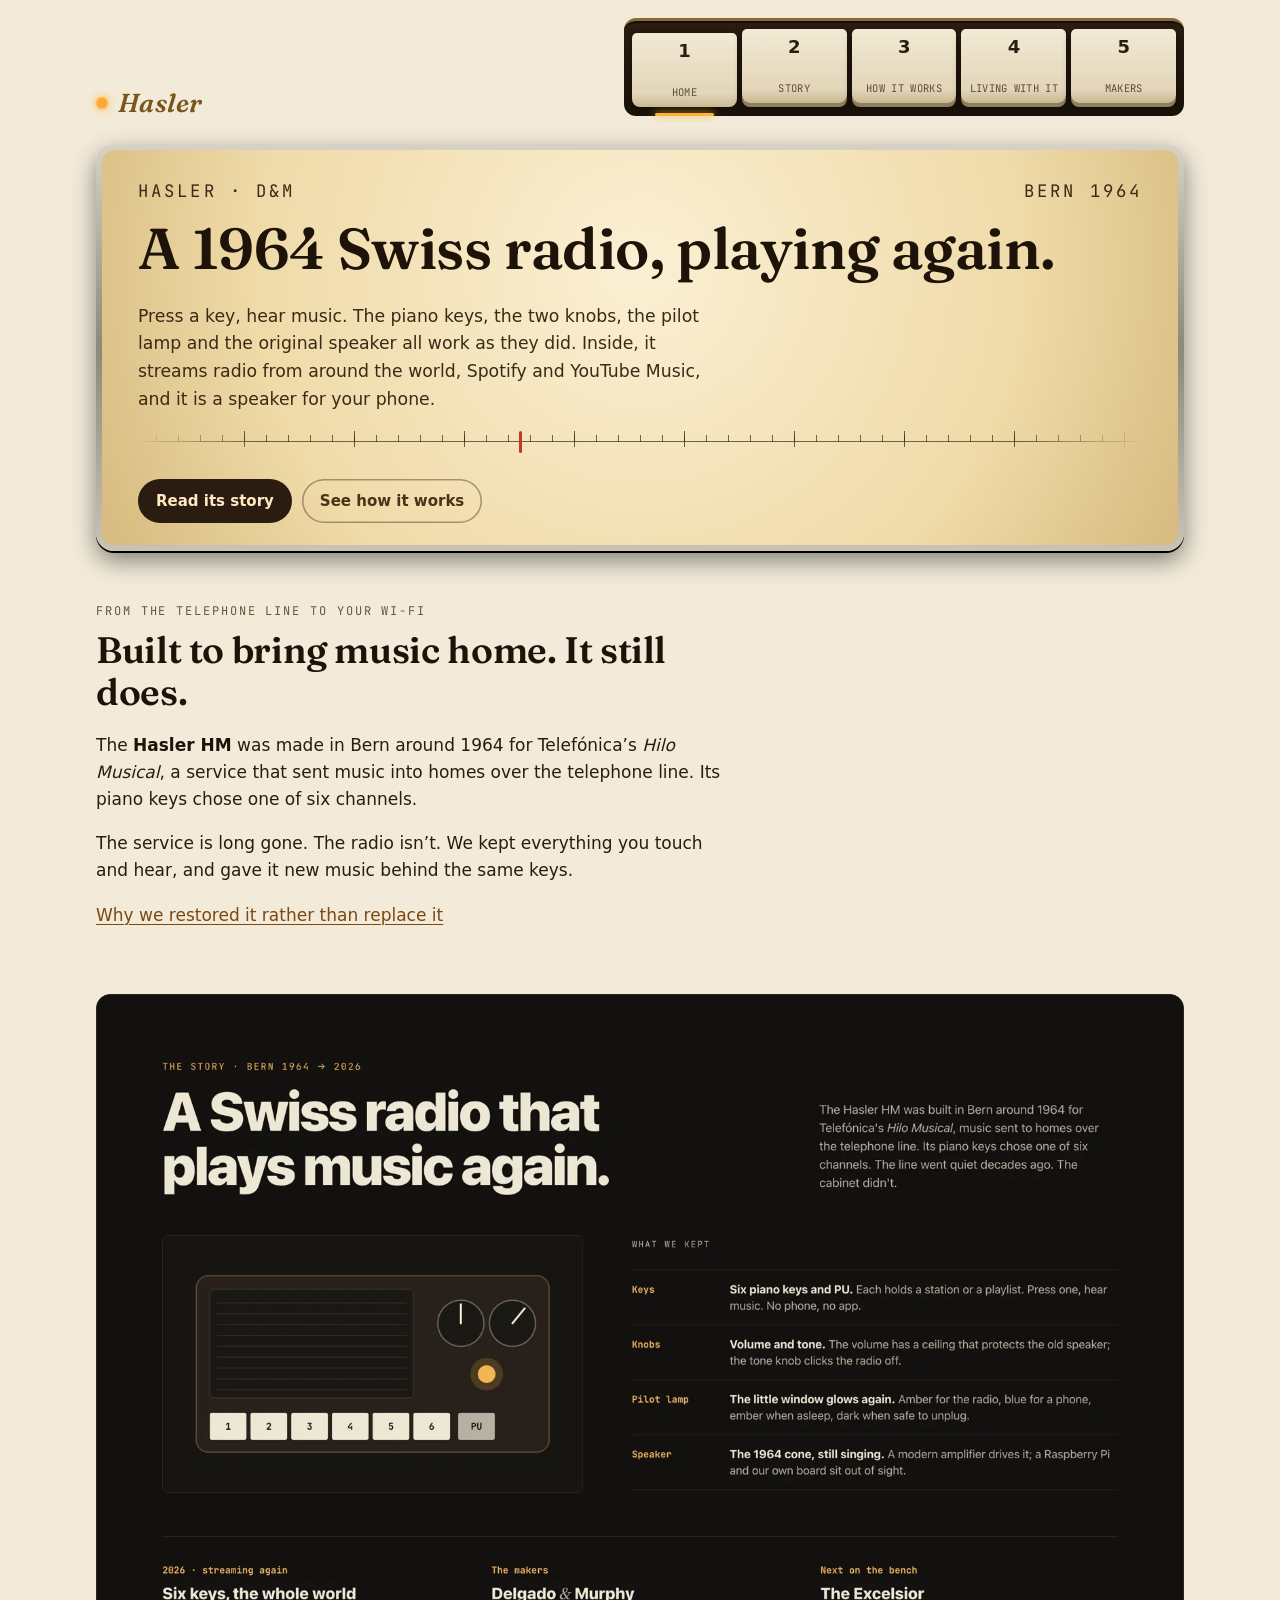
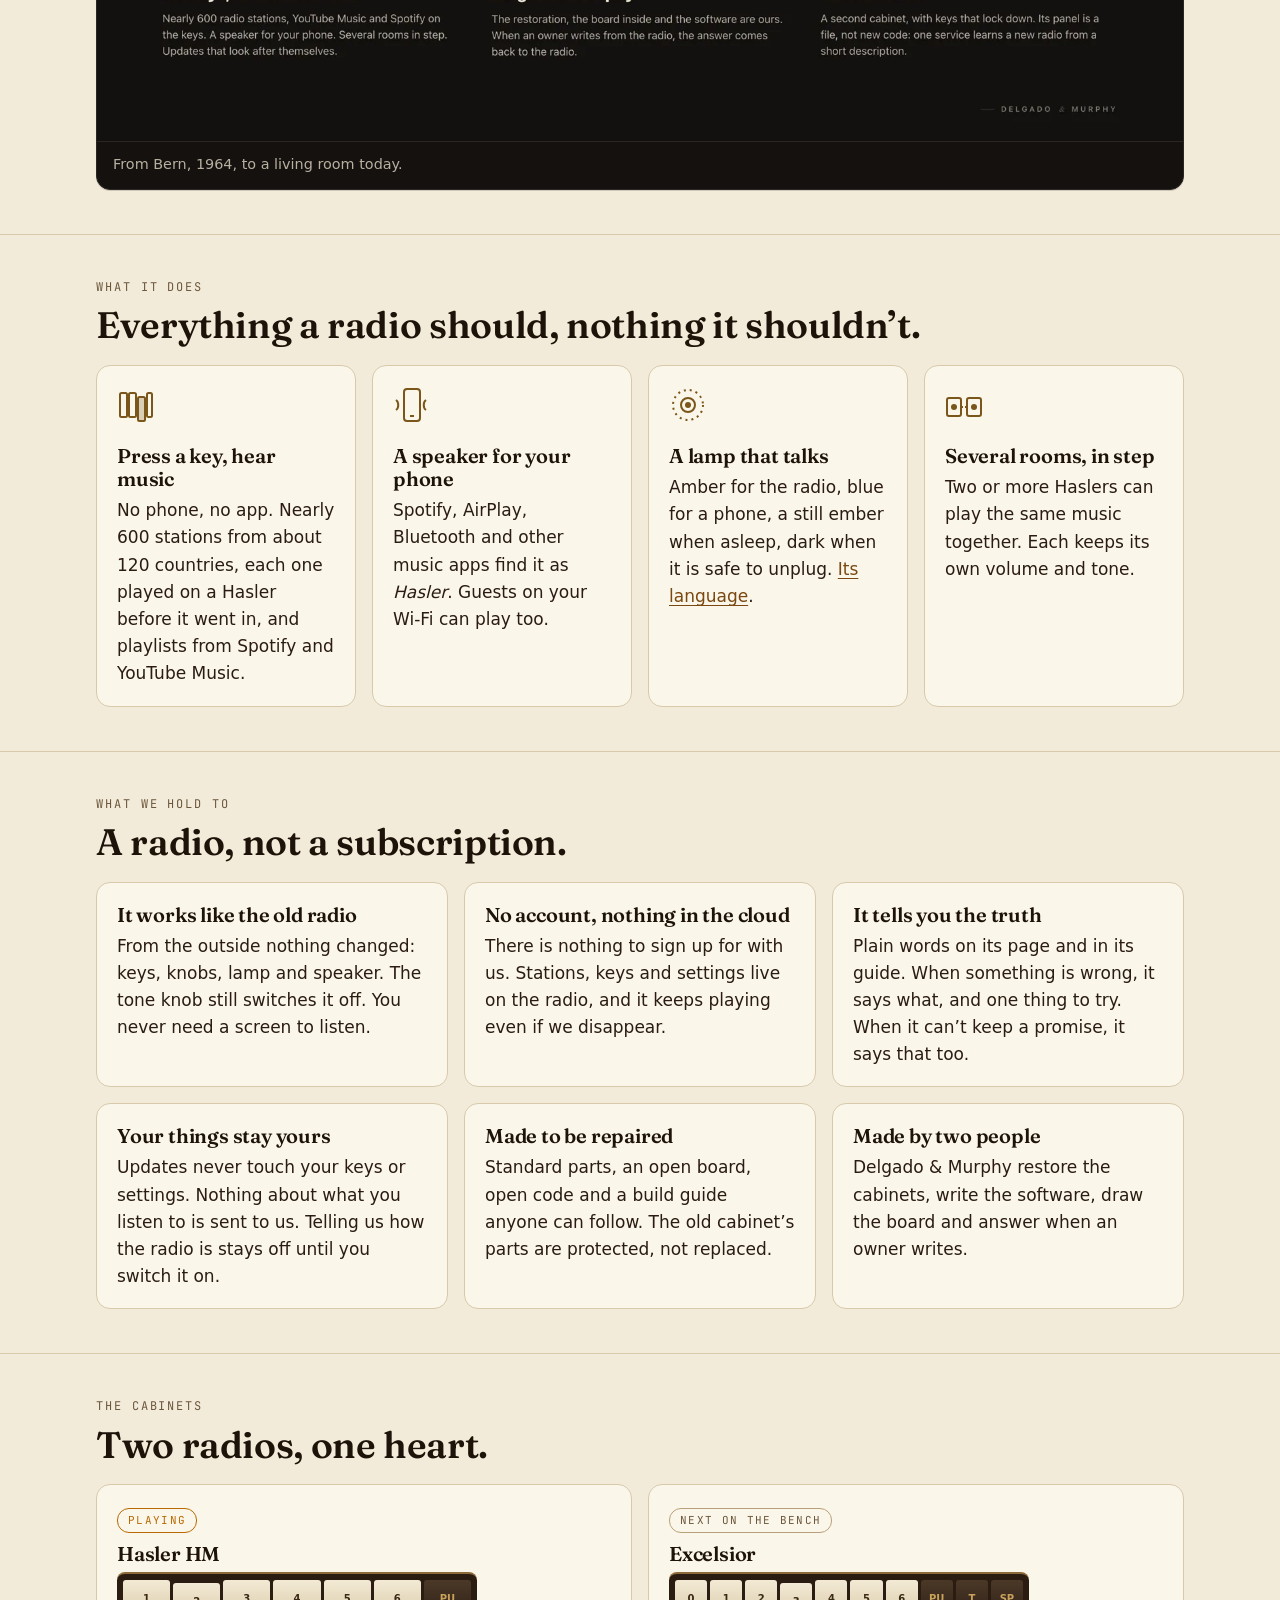
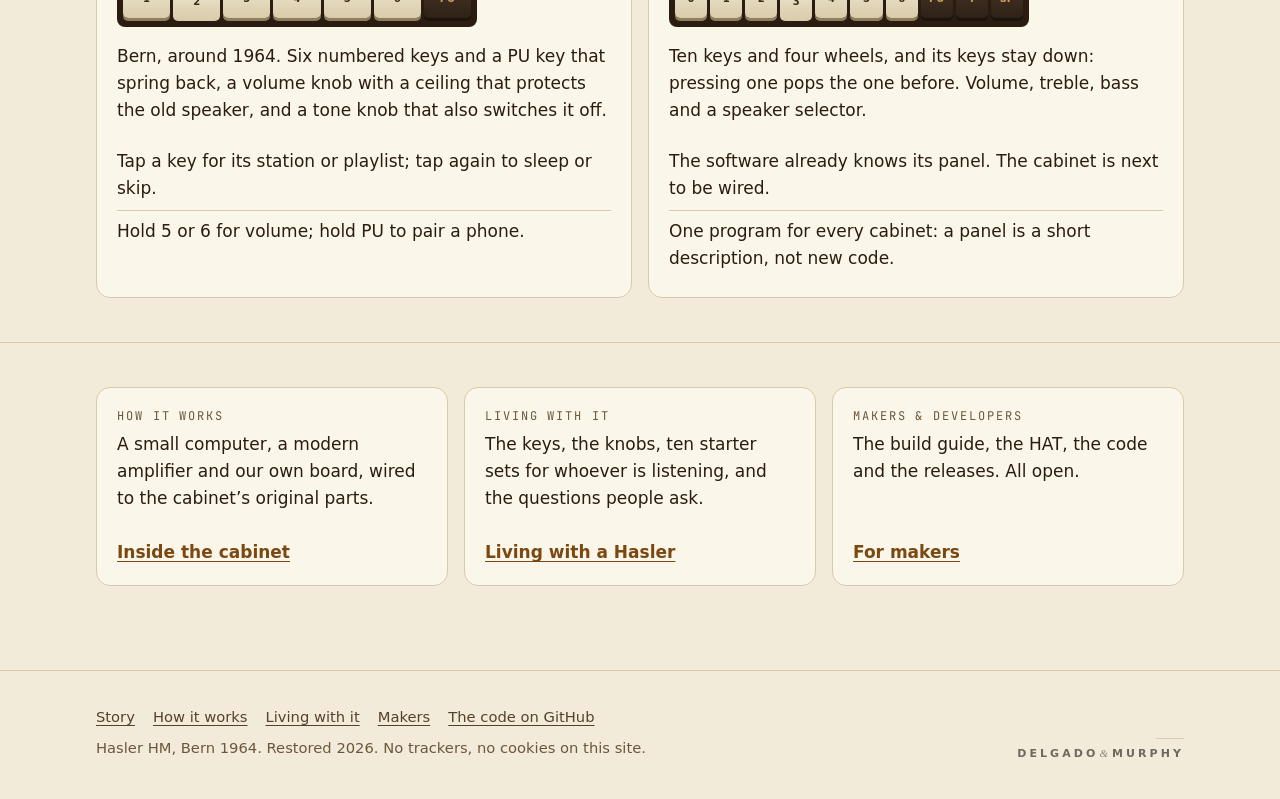
==== index.html @ 81860648 "Delgado & Murphy: the Hasler radio's site Co-Authored-By: Claude Opus 5.5 <noreply@anthropic.com> Cl" ====
<!doctype html>
<html lang="en">
<head>
<meta charset="utf-8">
<meta name="viewport" content="width=device-width, initial-scale=1">
<title>Hasler · a 1964 Swiss radio, playing again</title>
<meta name="description" content="A Swiss radio cabinet from 1964, restored to stream internet radio, Spotify and YouTube Music. The keys, knobs, pilot lamp and speaker still work. No account, no cloud needed to play.">
<meta name="theme-color" content="#17100B">
<link rel="canonical" href="https://delgado-murphy.github.io/">
<meta property="og:type" content="website">
<meta property="og:site_name" content="Hasler, by Delgado &amp; Murphy">
<meta property="og:title" content="Hasler · a 1964 Swiss radio, playing again">
<meta property="og:description" content="A Swiss radio cabinet from 1964, restored to stream internet radio, Spotify and YouTube Music. The keys, knobs, pilot lamp and speaker still work. No account, no cloud needed to play.">
<meta property="og:url" content="https://delgado-murphy.github.io/">
<meta property="og:image" content="https://delgado-murphy.github.io/img/og.png">
<meta property="og:image:width" content="1200">
<meta property="og:image:height" content="630">
<meta property="og:image:alt" content="A cream radio dial with a red needle and the words: Hasler, a 1964 Swiss radio, playing again.">
<meta name="twitter:card" content="summary_large_image">
<link rel="icon" href="img/favicon-32.png" sizes="32x32" type="image/png">
<link rel="apple-touch-icon" href="img/apple-touch-icon.png">
<link rel="preload" href="fonts/Fraunces-600.woff2" as="font" type="font/woff2" crossorigin>
<link rel="stylesheet" href="css/site.css">
</head>
<body>
<a class="skip" href="#main">Skip to the content</a>
<header class="masthead">
  <div class="wrap">
    <a class="wordmark" href="./"><span class="pilot" aria-hidden="true"></span>Hasler</a>
    <nav aria-label="Pages">
      <ul class="keys">
        <li><a href="./" aria-current="page"><span class="n">1</span><span class="t">Home</span></a></li>
        <li><a href="story.html"><span class="n">2</span><span class="t">Story</span></a></li>
        <li><a href="how-it-works.html"><span class="n">3</span><span class="t">How it works</span></a></li>
        <li><a href="living-with-it.html"><span class="n">4</span><span class="t">Living with it</span></a></li>
        <li><a href="makers.html"><span class="n">5</span><span class="t">Makers</span></a></li>
      </ul>
    </nav>
  </div>
</header>

<main id="main">
  <section class="hero" aria-labelledby="hero-title">
    <div class="wrap">
      <div class="bezel">
        <div class="glass">
          <p class="glass-head" aria-hidden="true"><span>Hasler · D&amp;M</span><span>Bern 1964</span></p>
          <h1 id="hero-title">A 1964 Swiss radio, playing again.</h1>
          <p>Press a key, hear music. The piano keys, the two knobs, the pilot lamp and the original speaker all work as they did. Inside, it streams radio from around the world, Spotify and YouTube Music, and it is a speaker for your phone.</p>
          <div class="scale" aria-hidden="true"></div>
          <div class="hero-actions">
            <a class="btn primary" href="story.html">Read its story</a>
            <a class="btn quiet" href="how-it-works.html">See how it works</a>
          </div>
        </div>
      </div>
    </div>
  </section>

  <section class="section" aria-labelledby="pic-title">
    <div class="wrap split">
      <div class="prose">
        <p class="label">From the telephone line to your Wi-Fi</p>
        <h2 id="pic-title">Built to bring music home. It still does.</h2>
        <p>The <strong>Hasler HM</strong> was made in Bern around 1964 for Telefónica’s <em>Hilo Musical</em>, a service that sent music into homes over the telephone line. Its piano keys chose one of six channels.</p>
        <p>The service is long gone. The radio isn’t. We kept everything you touch and hear, and gave it new music behind the same keys.</p>
        <p><a href="story.html">Why we restored it rather than replace it</a></p>
      </div>
      <figure class="figure dark export">
        <a href="img/story-1600.webp"><picture><source type="image/webp" srcset="img/story-800.webp 800w, img/story-1600.webp 1600w" sizes="(min-width: 1180px) 1110px, calc(100vw - 32px)"><img src="img/story-1600.png" width="1600" height="1100" alt="Drawing of the Hasler HM cabinet: a speaker grille, two knobs, an amber pilot lamp and seven piano keys (1 to 6 and PU). Beside it, what was kept: the keys, the knobs, the pilot lamp and the 1964 speaker. Below: streaming in 2026, Delgado &amp; Murphy as the makers, and the Excelsior as the next cabinet." loading="eager"></picture></a>
        <figcaption>From Bern, 1964, to a living room today.</figcaption>
      </figure>
    </div>
  </section>

  <section class="section" aria-labelledby="does-title">
    <div class="wrap">
      <p class="label">What it does</p>
      <h2 id="does-title">Everything a radio should, nothing it shouldn’t.</h2>
      <div class="grid four">
        <div class="card point">
          <svg class="glyph" viewBox="0 0 38 38" aria-hidden="true"><g fill="none" stroke="currentColor" stroke-width="2"><rect x="3" y="7" width="7" height="24" rx="1.5"/><rect x="12" y="7" width="7" height="24" rx="1.5"/><rect x="21" y="11" width="7" height="24" rx="1.5" fill="currentColor" fill-opacity=".25"/><rect x="30" y="7" width="5" height="24" rx="1.5"/></g></svg>
          <h3>Press a key, hear music</h3>
          <p>No phone, no app. Nearly 600 stations from about 120 countries, each one played on a Hasler before it went in, and playlists from Spotify and YouTube Music.</p>
        </div>
        <div class="card point">
          <svg class="glyph" viewBox="0 0 38 38" aria-hidden="true"><g fill="none" stroke="currentColor" stroke-width="2"><rect x="11" y="3" width="16" height="32" rx="3"/><path d="M17 30h4"/><path d="M3 14c3 2 3 8 0 10M33 14c-3 2-3 8 0 10"/></g></svg>
          <h3>A speaker for your phone</h3>
          <p>Spotify, AirPlay, Bluetooth and other music apps find it as <em>Hasler</em>. Guests on your Wi-Fi can play too.</p>
        </div>
        <div class="card point">
          <svg class="glyph" viewBox="0 0 38 38" aria-hidden="true"><g fill="none" stroke="currentColor" stroke-width="2"><circle cx="19" cy="19" r="7"/><circle cx="19" cy="19" r="15" stroke-dasharray="2 4"/></g><circle cx="19" cy="19" r="3" fill="currentColor"/></svg>
          <h3>A lamp that talks</h3>
          <p>Amber for the radio, blue for a phone, a still ember when asleep, dark when it is safe to unplug. <a href="how-it-works.html#lamp">Its language</a>.</p>
        </div>
        <div class="card point">
          <svg class="glyph" viewBox="0 0 38 38" aria-hidden="true"><g fill="none" stroke="currentColor" stroke-width="2"><rect x="2" y="12" width="14" height="18" rx="2"/><rect x="22" y="12" width="14" height="18" rx="2"/><path d="M16 21h6" stroke-dasharray="2 2"/></g><circle cx="9" cy="21" r="3" fill="currentColor"/><circle cx="29" cy="21" r="3" fill="currentColor"/></svg>
          <h3>Several rooms, in step</h3>
          <p>Two or more Haslers can play the same music together. Each keeps its own volume and tone.</p>
        </div>
      </div>
    </div>
  </section>

  <section class="section" aria-labelledby="values-title">
    <div class="wrap">
      <p class="label">What we hold to</p>
      <h2 id="values-title">A radio, not a subscription.</h2>
      <div class="grid three">
        <div class="card"><h3>It works like the old radio</h3><p>From the outside nothing changed: keys, knobs, lamp and speaker. The tone knob still switches it off. You never need a screen to listen.</p></div>
        <div class="card"><h3>No account, nothing in the cloud</h3><p>There is nothing to sign up for with us. Stations, keys and settings live on the radio, and it keeps playing even if we disappear.</p></div>
        <div class="card"><h3>It tells you the truth</h3><p>Plain words on its page and in its guide. When something is wrong, it says what, and one thing to try. When it can’t keep a promise, it says that too.</p></div>
        <div class="card"><h3>Your things stay yours</h3><p>Updates never touch your keys or settings. Nothing about what you listen to is sent to us. Telling us how the radio is stays off until you switch it on.</p></div>
        <div class="card"><h3>Made to be repaired</h3><p>Standard parts, an open board, open code and a build guide anyone can follow. The old cabinet’s parts are protected, not replaced.</p></div>
        <div class="card"><h3>Made by two people</h3><p>Delgado &amp; Murphy restore the cabinets, write the software, draw the board and answer when an owner writes.</p></div>
      </div>
    </div>
  </section>

  <section class="section" aria-labelledby="cab-title">
    <div class="wrap">
      <p class="label">The cabinets</p>
      <h2 id="cab-title">Two radios, one heart.</h2>
      <div class="grid two">
        <article class="card cab">
          <span class="status on">Playing</span>
          <h3>Hasler HM</h3>
          <div class="mini-bank" aria-hidden="true"><span>1</span><span class="down">2</span><span>3</span><span>4</span><span>5</span><span>6</span><span class="dk">PU</span></div>
          <p>Bern, around 1964. Six numbered keys and a PU key that spring back, a volume knob with a ceiling that protects the old speaker, and a tone knob that also switches it off.</p>
          <ul class="facts">
            <li>Tap a key for its station or playlist; tap again to sleep or skip.</li>
            <li>Hold 5 or 6 for volume; hold PU to pair a phone.</li>
          </ul>
        </article>
        <article class="card cab">
          <span class="status">Next on the bench</span>
          <h3>Excelsior</h3>
          <div class="mini-bank" aria-hidden="true"><span>0</span><span>1</span><span>2</span><span class="down">3</span><span>4</span><span>5</span><span>6</span><span class="dk">PU</span><span class="dk">T</span><span class="dk">SP</span></div>
          <p>Ten keys and four wheels, and its keys stay down: pressing one pops the one before. Volume, treble, bass and a speaker selector.</p>
          <ul class="facts">
            <li>The software already knows its panel. The cabinet is next to be wired.</li>
            <li>One program for every cabinet: a panel is a short description, not new code.</li>
          </ul>
        </article>
      </div>
    </div>
  </section>

  <section class="section" aria-labelledby="next-title">
    <div class="wrap">
      <h2 id="next-title" class="sr">Where to go next</h2>
      <div class="grid three">
        <div class="card link-card"><p class="label">How it works</p><p>A small computer, a modern amplifier and our own board, wired to the cabinet’s original parts.</p><a class="more" href="how-it-works.html">Inside the cabinet</a></div>
        <div class="card link-card"><p class="label">Living with it</p><p>The keys, the knobs, ten starter sets for whoever is listening, and the questions people ask.</p><a class="more" href="living-with-it.html">Living with a Hasler</a></div>
        <div class="card link-card"><p class="label">Makers &amp; developers</p><p>The build guide, the HAT, the code and the releases. All open.</p><a class="more" href="makers.html">For makers</a></div>
      </div>
    </div>
  </section>
</main>

<footer class="footer">
  <div class="wrap">
    <div>
      <nav aria-label="Footer">
        <ul>
          <li><a href="story.html">Story</a></li>
          <li><a href="how-it-works.html">How it works</a></li>
          <li><a href="living-with-it.html">Living with it</a></li>
          <li><a href="makers.html">Makers</a></li>
          <li><a href="https://github.com/Delgado-Murphy/hasler">The code on GitHub</a></li>
        </ul>
      </nav>
      <p>Hasler HM, Bern 1964. Restored 2026. No trackers, no cookies on this site.</p>
    </div>
    <p class="mark" aria-label="Delgado and Murphy"><span>Delgado<i>&amp;</i>Murphy</span></p>
  </div>
</footer>
</body>
</html>
---- css/site.css ----
/* Hasler project site. One stylesheet, no build step.
   Colours and type follow the radio's key page (daemon/haslerd/web/static/index.html):
   walnut ground, cream glass, brass and amber. Light mode is cream paper. */

@font-face{font-family:"Fraunces";font-style:normal;font-weight:600;font-display:swap;src:url(../fonts/Fraunces-600.woff2) format("woff2")}
@font-face{font-family:"Fraunces";font-style:normal;font-weight:700;font-display:swap;src:url(../fonts/Fraunces-700.woff2) format("woff2")}
@font-face{font-family:"Fraunces";font-style:italic;font-weight:600;font-display:swap;src:url(../fonts/Fraunces-600-italic.woff2) format("woff2")}
@font-face{font-family:"JetBrains Mono";font-style:normal;font-weight:400;font-display:swap;src:url(../fonts/JetBrainsMono-400.woff2) format("woff2")}

:root{
  color-scheme:dark light;
  --ground:#17100B; --veneer:#24170F; --sheet:#1F140D; --well:#150E09;
  --line:#3A2A1C; --line2:#5A4128;
  --text:#EDE3CC; --text2:#C2AF8E; --muted:#A08A68; --title:#FFE9C2;
  --brass:#C9A15A; --link:#DDB873; --amber:#FFB238;
  --bank:#21160D; --bank-top:#8C6A3A;
  --figure:#F6EEDC;
  --mark:#878074; --mark-amp:#5A544B; --mark-line:#2A2622;
  --serif:"Fraunces",Georgia,"Times New Roman",serif;
  --mono:"JetBrains Mono",ui-monospace,SFMono-Regular,Menlo,Consolas,monospace;
  --sans:system-ui,-apple-system,"Segoe UI",Roboto,Helvetica,Arial,sans-serif;
  --measure:40rem;
  --wide:72rem;
}
@media (prefers-color-scheme:light){
  :root{
    --ground:#F3EBDA; --veneer:#EADFC8; --sheet:#FBF6EA; --well:#E6D9BD;
    --line:#D8C9AA; --line2:#B9A079;
    --text:#2A1C10; --text2:#55412B; --muted:#6B573B; --title:#1E1308;
    --brass:#7A561B; --link:#7A4810; --amber:#B86A00;
    --bank:#2A1C10; --bank-top:#8C6A3A;
    --figure:#FFFDF7;
    --mark:#6E685E; --mark-amp:#8A8478; --mark-line:#D8CDB8;
  }
}

*,*::before,*::after{box-sizing:border-box}
html{-webkit-text-size-adjust:100%;text-size-adjust:100%;background:var(--ground)}
body{margin:0;background:var(--ground);color:var(--text);font:17px/1.6 var(--sans);
  -webkit-font-smoothing:antialiased;-moz-osx-font-smoothing:grayscale;overflow-x:hidden}
img{max-width:100%;height:auto;display:block}
a{color:var(--link);text-decoration:underline;text-decoration-thickness:1px;text-underline-offset:3px}
a:hover{text-decoration-thickness:2px}
:focus{outline:none}
:focus-visible{outline:2px solid var(--amber);outline-offset:3px;border-radius:3px}
::selection{background:rgba(255,178,56,.35)}
.sr{position:absolute;width:1px;height:1px;margin:-1px;padding:0;overflow:hidden;clip:rect(0 0 0 0);white-space:nowrap;border:0}
.skip{position:absolute;left:16px;top:-60px;z-index:10;padding:10px 14px;border-radius:8px;background:var(--amber);color:#1A1208;font-weight:700;text-decoration:none}
.skip:focus{top:12px}

h1,h2,h3{font-family:var(--serif);font-weight:600;color:var(--title);line-height:1.15;letter-spacing:-.01em;margin:0 0 .5em}
h1{font-size:clamp(2.1rem,7vw,3.6rem)}
h2{font-size:clamp(1.6rem,4.6vw,2.3rem);margin-top:0}
h3{font-size:1.25rem}
p{margin:0 0 1em}
strong{color:var(--title);font-weight:650}
code{font-family:var(--mono);font-size:.88em;background:var(--well);border:1px solid var(--line);border-radius:4px;padding:.05em .35em}
.label{font:12px/1.4 var(--mono);letter-spacing:.16em;text-transform:uppercase;color:var(--muted);margin:0 0 .7em}
.lede{font-size:1.15rem;color:var(--text2);max-width:var(--measure)}

.wrap{max-width:var(--wide);margin:0 auto;padding:0 16px}
@media (min-width:720px){.wrap{padding:0 32px}}
.prose{max-width:var(--measure)}
.prose ul,.prose ol{padding-left:1.25em;margin:0 0 1em}
.prose li{margin:.3em 0}

/* ---------- header: the wordmark and a bank of keys for the pages ---------- */
.masthead{padding:18px 0 0}
.masthead .wrap{display:flex;flex-direction:column;gap:14px}
@media (min-width:900px){.masthead .wrap{flex-direction:row;align-items:flex-end;justify-content:space-between}}
.wordmark{display:inline-flex;align-items:center;gap:10px;color:var(--brass);text-decoration:none;font:italic 600 26px/1 var(--serif);letter-spacing:.01em}
.wordmark:hover{text-decoration:none}
.pilot{width:12px;height:12px;border-radius:50%;background:#FFA733;box-shadow:0 0 10px #FFA733,0 0 2px #FFD58A inset;flex:none;
  animation:filament 7s linear infinite}
.keys{display:flex;gap:5px;margin:0;padding:8px 8px 13px;list-style:none;border-radius:12px;border-top:3px solid var(--bank-top);
  background:linear-gradient(180deg,var(--bank) 0%,#1A110A 100%);box-shadow:inset 0 2px 0 rgba(0,0,0,.5)}
.keys li{flex:1 1 0;min-width:0;display:flex}
.keys a{position:relative;flex:1;display:flex;flex-direction:column;align-items:center;justify-content:space-between;gap:6px;min-height:68px;min-width:0;
  padding:9px 3px 9px;border-radius:5px 5px 8px 8px;text-decoration:none;text-align:center;color:#2A1C10;
  background:linear-gradient(180deg,#F3EAD5 0%,#E2D5B8 82%,#C9B994 100%);box-shadow:0 4px 0 #8F7F5E,0 5px 9px rgba(0,0,0,.45);
  transition:transform .07s ease,box-shadow .1s ease}
.keys .n{font:900 18px/1 var(--sans);letter-spacing:-.02em}
.keys .t{font:10px/1.15 var(--mono);letter-spacing:.03em;text-transform:uppercase;color:#5E4E36;overflow-wrap:anywhere}
.keys a:hover{transform:translateY(1px);box-shadow:0 3px 0 #8F7F5E,0 4px 8px rgba(0,0,0,.45)}
.keys a[aria-current="page"]{transform:translateY(4px);box-shadow:0 0 0 #8F7F5E,0 1px 4px rgba(0,0,0,.5)}
.keys a[aria-current="page"]::after{content:"";position:absolute;left:22%;right:22%;bottom:-9px;height:3px;border-radius:2px;background:#FFB238;box-shadow:0 0 8px #FFB238}
.keys a:focus-visible{outline-offset:2px}
@media (min-width:900px){.keys{width:560px;flex:none}.keys a{min-height:74px}.keys .t{font-size:10.5px}}

/* ---------- the dial glass (hero) ---------- */
.hero{padding:28px 0 8px}
.bezel{padding:6px;border-radius:18px;background:linear-gradient(180deg,#D8D2C6 0%,#8E877B 50%,#C9C2B5 100%);box-shadow:0 2px 0 #000,0 10px 24px rgba(0,0,0,.45)}
.glass{position:relative;padding:22px 20px 18px;border-radius:13px;color:#2E1F10;
  background:radial-gradient(circle farthest-corner at 50% 30%,#FBF0D4 0%,#EFDAA8 64%,#D6BA7E 100%)}
.glass .glass-head{max-width:none}
.glass-head{display:flex;justify-content:space-between;gap:10px;margin:0 0 14px;color:#6A4F2C;font:11px/1.3 var(--mono);letter-spacing:.18em;text-transform:uppercase}
.glass h1{color:#1E1308;margin:0 0 .35em}
.glass p{color:#3B2A16;font-size:1.08rem;max-width:36rem}
.glass a{color:#6A3A0C}
.scale{height:30px;margin:18px -4px 0;position:relative;
  background:linear-gradient(rgba(59,42,24,.7),rgba(59,42,24,.7)) 0 10px/100% 1px no-repeat,
    repeating-linear-gradient(90deg,rgba(59,42,24,.7) 0 1px,transparent 1px 22px) 0 4px/100% 7px no-repeat,
    repeating-linear-gradient(90deg,rgba(59,42,24,.75) 0 1px,transparent 1px 110px) 0 0/100% 16px no-repeat;
  -webkit-mask-image:linear-gradient(90deg,transparent 0,#000 12%,#000 88%,transparent 100%);mask-image:linear-gradient(90deg,transparent 0,#000 12%,#000 88%,transparent 100%)}
.scale::after{content:"";position:absolute;left:38%;top:0;width:3px;height:22px;border-radius:2px;background:#C23A22}
.hero-actions{display:flex;flex-wrap:wrap;gap:10px;margin-top:18px}
.btn{display:inline-flex;align-items:center;min-height:44px;padding:10px 18px;border-radius:22px;font:700 15px/1.2 var(--sans);text-decoration:none}
.btn.primary{background:#2A1C10;color:#FFE9C2}
.btn.primary:hover{background:#3A2818}
.btn.quiet{color:#4A3218;box-shadow:inset 0 0 0 1.5px rgba(74,50,24,.45)}
.btn.quiet:hover{box-shadow:inset 0 0 0 2px rgba(74,50,24,.7)}
@media (min-width:720px){.glass{padding:30px 36px 22px}}

/* ---------- sections ---------- */
main{display:block}
.section{padding:44px 0}
.section + .section{border-top:1px solid var(--line)}
.section > .wrap > h2:first-child,.section > .wrap > .label:first-child{margin-top:0}
.page-head{padding:34px 0 10px}
.page-head .lede{margin-top:.2em}

.grid{display:grid;gap:16px}
@media (min-width:720px){.grid.two{grid-template-columns:repeat(2,minmax(0,1fr))}.grid.three{grid-template-columns:repeat(3,minmax(0,1fr))}}
@media (min-width:1000px){.grid.four{grid-template-columns:repeat(4,minmax(0,1fr))}}
@media (min-width:640px) and (max-width:999px){.grid.four{grid-template-columns:repeat(2,minmax(0,1fr))}}
.card{background:var(--sheet);border:1px solid var(--line);border-radius:14px;padding:20px 20px 18px}
.card h3{margin-bottom:.35em}
.card p:last-child{margin-bottom:0}
.card .label{margin-bottom:.5em}
.card.link-card{display:flex;flex-direction:column}
.card.link-card a.more{margin-top:auto;padding-top:.6em;font-weight:600}

.split{display:grid;gap:24px;align-items:start}
@media (min-width:900px){.split{grid-template-columns:minmax(0,1fr) minmax(0,1.1fr);gap:48px}.split.flip > :first-child{order:2}}

/* figures: the diagrams sit on paper in both modes */
figure{margin:0}
.figure{background:var(--figure);border:1px solid var(--line);border-radius:14px;padding:12px;box-shadow:0 1px 0 rgba(0,0,0,.15)}
.figure img{width:100%;border-radius:6px}
.figure.dark{background:#0E0A07}
figcaption{margin-top:10px;color:var(--muted);font-size:.9rem;line-height:1.45}
.figure figcaption{padding:0 4px 2px;color:#5E4C33}
.figure.dark figcaption{color:#B9A584}

/* the two cabinets */
.cab{position:relative;overflow:hidden}
.cab .status{display:inline-block;margin-bottom:.8em;padding:3px 10px;border-radius:12px;font:11px/1.5 var(--mono);letter-spacing:.12em;text-transform:uppercase;color:var(--muted);border:1px solid var(--line2)}
.cab .status.on{color:var(--amber);border-color:currentColor}
.mini-bank{display:flex;gap:3px;margin:4px 0 16px;padding:6px 6px 9px;border-radius:8px;border-top:2px solid var(--bank-top);background:var(--bank);max-width:360px}
.mini-bank span{flex:1 1 0;height:38px;border-radius:3px 3px 5px 5px;background:linear-gradient(180deg,#F3EAD5,#D9CBA9);box-shadow:0 3px 0 #8F7F5E;
  font:800 10px/38px var(--sans);text-align:center;color:#3B2A16}
.mini-bank span.dk{background:linear-gradient(180deg,#4B3827,#2E2117);color:#C9A15A;box-shadow:0 3px 0 #1C130C}
.mini-bank span.down{transform:translateY(3px);box-shadow:none}
.facts{list-style:none;padding:0;margin:0}
.facts li{padding:7px 0;border-top:1px solid var(--line)}
.facts li:first-child{border-top:0}

/* points ("what it does") */
.point .glyph{width:38px;height:38px;margin-bottom:12px;color:var(--brass)}

/* ---------- the pilot lamp ---------- */
.lamp-list{list-style:none;padding:0;margin:0;display:grid;gap:10px}
@media (min-width:720px){.lamp-list{grid-template-columns:repeat(2,minmax(0,1fr))}}
.lamp-list li{display:flex;gap:14px;align-items:flex-start;padding:14px 16px;border-radius:12px;background:var(--sheet);border:1px solid var(--line)}
.lamp-list b{display:block;color:var(--title);font-weight:650}
.lamp-list .rhythm{display:block;font:12px/1.4 var(--mono);letter-spacing:.04em;color:var(--brass);margin-top:2px}
.lamp-list .means{display:block;color:var(--text2);font-size:.95rem;margin-top:2px}
.lw{flex:none;position:relative;width:34px;height:34px;border-radius:50%;margin-top:2px;background:#0B0705;box-shadow:inset 0 0 0 2px #3A2A1C,inset 0 2px 4px rgba(0,0,0,.7)}
.lw::after{content:"";position:absolute;inset:8px;border-radius:50%;background:var(--lm);box-shadow:0 0 12px 2px var(--lm);opacity:1}
.lw[data-c="amber"]{--lm:#FFA733}.lw[data-c="gold"]{--lm:#FFB847}.lw[data-c="ember"]{--lm:#B3240E}
.lw[data-c="blue"]{--lm:#6D8CFF}.lw[data-c="green"]{--lm:#4ADE80}.lw[data-c="red"]{--lm:#EF4444}
.lw[data-c="off"]::after{background:transparent;box-shadow:none}
.lw[data-m="ready"]::after{opacity:.42}
.lw[data-m="ember"]::after{opacity:.5;box-shadow:0 0 6px var(--lm)}
.lw[data-m="filament"]::after{animation:filament 7s linear infinite}
.lw[data-m="breath"]::after{animation:breath 2.8s ease-in-out infinite}
.lw[data-m="kick"]::after{animation:kick 2.4s ease-out infinite}
.lw[data-m="beckon"]::after{animation:beckon 2.7s linear infinite}
.lw[data-m="bloom"]::after{animation:bloom 3s ease-in-out infinite}
.lw[data-m="eye"]::after{animation:eye 3.4s ease-in-out infinite}
.lw[data-m="alert"]::after{animation:alert 6s linear infinite}
.lw[data-m="swell"]::after{animation:swell 4s ease-in-out infinite}
.lw[data-m="cq"]::after{animation:lm-cq 6.12s linear infinite}
.lw[data-m="ok"]::after{animation:lm-ok 4.5s linear infinite}
.lw[data-m="sos"]::after{animation:lm-sos 5.1s linear infinite}
.lw[data-m="hi"]::after{animation:lm-hi 3.6s linear infinite}
@keyframes filament{0%{opacity:.92}9%{opacity:.98}17%{opacity:.9}31%{opacity:1}44%{opacity:.93}58%{opacity:.97}71%{opacity:.91}86%{opacity:.99}100%{opacity:.92}}
@keyframes breath{0%,100%{opacity:.3}39%{opacity:1}89%{opacity:.3}}
@keyframes kick{0%{opacity:.5}2%{opacity:1;transform:scale(1.12)}16%,100%{opacity:.5;transform:none}}
@keyframes beckon{0%,100%{opacity:.4}2%{opacity:1}6%{opacity:.45}9.5%{opacity:1}14%,99%{opacity:.4}}
@keyframes bloom{0%,100%{opacity:.4;--lm:#FFA733}20%{opacity:.4}28%,38%{opacity:1;background:#4ADE80;box-shadow:0 0 14px 3px #4ADE80}55%{opacity:.4}}
@keyframes eye{0%,100%{opacity:.4;background:#FFA733;box-shadow:0 0 12px 2px #FFA733}25%,48%{opacity:.9;background:#EF4444;box-shadow:0 0 14px 3px #EF4444}75%{opacity:.4;background:#FFA733;box-shadow:0 0 12px 2px #FFA733}}
@keyframes alert{0%,100%{opacity:.4;background:#FFA733;box-shadow:0 0 12px 2px #FFA733}1%,3.3%{opacity:1;background:#EF4444;box-shadow:0 0 14px 3px #EF4444}3.4%,5.2%{opacity:.08}5.3%,7.6%{opacity:1;background:#EF4444;box-shadow:0 0 14px 3px #EF4444}7.7%,9.5%{opacity:.08}10%{opacity:.4;background:#FFA733;box-shadow:0 0 12px 2px #FFA733}}
@keyframes swell{0%,100%{opacity:.75}30%{opacity:1;transform:scale(1.12)}60%{opacity:.75;transform:none}}
/* Morse, timed in units (dot 1, dash 3, gaps 1 / 3 / 7), generated from the lamp's table */
@keyframes lm-cq{0.00%{opacity:1}8.52%{opacity:1}8.82%{opacity:0.12}11.46%{opacity:0.12}11.76%{opacity:1}14.41%{opacity:1}14.71%{opacity:0.12}17.35%{opacity:0.12}17.65%{opacity:1}26.17%{opacity:1}26.47%{opacity:0.12}29.11%{opacity:0.12}29.41%{opacity:1}32.05%{opacity:1}32.35%{opacity:0.12}40.88%{opacity:0.12}41.18%{opacity:1}49.70%{opacity:1}50.00%{opacity:0.12}52.64%{opacity:0.12}52.94%{opacity:1}61.46%{opacity:1}61.76%{opacity:0.12}64.41%{opacity:0.12}64.71%{opacity:1}67.35%{opacity:1}67.65%{opacity:0.12}70.29%{opacity:0.12}70.59%{opacity:1}79.11%{opacity:1}79.41%{opacity:0.12}99.70%{opacity:0.12}100%{opacity:.12}}
@keyframes lm-ok{0.00%{opacity:1}9.70%{opacity:1}10.00%{opacity:0.12}13.03%{opacity:0.12}13.33%{opacity:1}23.03%{opacity:1}23.33%{opacity:0.12}26.37%{opacity:0.12}26.67%{opacity:1}36.37%{opacity:1}36.67%{opacity:0.12}46.37%{opacity:0.12}46.67%{opacity:1}56.37%{opacity:1}56.67%{opacity:0.12}59.70%{opacity:0.12}60.00%{opacity:1}63.03%{opacity:1}63.33%{opacity:0.12}66.37%{opacity:0.12}66.67%{opacity:1}76.37%{opacity:1}76.67%{opacity:0.12}99.70%{opacity:0.12}100%{opacity:.12}}
@keyframes lm-sos{0.00%{opacity:1}2.64%{opacity:1}2.94%{opacity:0.12}5.58%{opacity:0.12}5.88%{opacity:1}8.52%{opacity:1}8.82%{opacity:0.12}11.46%{opacity:0.12}11.76%{opacity:1}14.41%{opacity:1}14.71%{opacity:0.12}23.23%{opacity:0.12}23.53%{opacity:1}32.05%{opacity:1}32.35%{opacity:0.12}34.99%{opacity:0.12}35.29%{opacity:1}43.82%{opacity:1}44.12%{opacity:0.12}46.76%{opacity:0.12}47.06%{opacity:1}55.58%{opacity:1}55.88%{opacity:0.12}64.41%{opacity:0.12}64.71%{opacity:1}67.35%{opacity:1}67.65%{opacity:0.12}70.29%{opacity:0.12}70.59%{opacity:1}73.23%{opacity:1}73.53%{opacity:0.12}76.17%{opacity:0.12}76.47%{opacity:1}79.11%{opacity:1}79.41%{opacity:0.12}99.70%{opacity:0.12}100%{opacity:.12}}
@keyframes lm-hi{0.00%{opacity:1}4.70%{opacity:1}5.00%{opacity:0.12}9.70%{opacity:0.12}10.00%{opacity:1}14.70%{opacity:1}15.00%{opacity:0.12}19.70%{opacity:0.12}20.00%{opacity:1}24.70%{opacity:1}25.00%{opacity:0.12}29.70%{opacity:0.12}30.00%{opacity:1}34.70%{opacity:1}35.00%{opacity:0.12}49.70%{opacity:0.12}50.00%{opacity:1}54.70%{opacity:1}55.00%{opacity:0.12}59.70%{opacity:0.12}60.00%{opacity:1}64.70%{opacity:1}65.00%{opacity:0.12}99.70%{opacity:0.12}100%{opacity:.12}}
@media (prefers-reduced-motion:reduce){
  *,*::before,*::after{animation:none !important;transition:none !important}
}

/* ---------- starter sets ---------- */
.sets{display:grid;gap:14px}
@media (min-width:720px){.sets{grid-template-columns:repeat(2,minmax(0,1fr))}}
@media (min-width:1100px){.sets{grid-template-columns:repeat(3,minmax(0,1fr))}}
.set{background:var(--sheet);border:1px solid var(--line);border-radius:14px;padding:18px 18px 14px}
.set-group{font:11px/1.4 var(--mono);letter-spacing:.14em;text-transform:uppercase;color:var(--muted);margin:0 0 .4em}
.set h3{margin:0 0 .3em}
.set-blurb{color:var(--text2);font-size:.95rem;margin-bottom:.8em}
.set-keys{list-style:none;padding:0;margin:0}
.set-keys li{display:grid;grid-template-columns:26px minmax(0,1fr) auto;gap:10px;align-items:baseline;padding:6px 0;border-top:1px solid var(--line);font-size:.95rem}
.kn{display:inline-block;width:24px;height:24px;border-radius:3px 3px 5px 5px;background:linear-gradient(180deg,#F3EAD5,#D9CBA9);box-shadow:0 2px 0 #8F7F5E;
  color:#2A1C10;font:800 12px/24px var(--sans);text-align:center;align-self:center}
.set-keys li:last-child .kn{background:linear-gradient(180deg,#4B3827,#2E2117);color:#E3C27F;box-shadow:0 2px 0 #1C130C}
.kname{min-width:0}
.kkind{font:10.5px/1.3 var(--mono);letter-spacing:.06em;text-transform:uppercase;color:var(--muted);white-space:nowrap}

/* ---------- FAQ ---------- */
.faq{max-width:var(--measure)}
.faq details{border-top:1px solid var(--line)}
.faq details:last-child{border-bottom:1px solid var(--line)}
.faq summary{cursor:pointer;list-style:none;padding:16px 36px 16px 0;position:relative;font:600 1.12rem/1.35 var(--serif);color:var(--title)}
.faq summary::-webkit-details-marker{display:none}
.faq summary::after{content:"+";position:absolute;right:6px;top:13px;font:400 24px/1 var(--sans);color:var(--brass)}
.faq details[open] summary::after{content:"–"}
.faq details > div{padding:0 0 14px;color:var(--text2)}

/* ---------- link lists (makers) ---------- */
.links{list-style:none;padding:0;margin:0}
.links li{padding:10px 0;border-top:1px solid var(--line)}
.links li:first-child{border-top:0}
.links a{font-weight:650}
.links span{display:block;color:var(--text2);font-size:.95rem}

/* ---------- 404 ---------- */
.lost{padding:60px 0 40px;text-align:left}

/* ---------- footer and the maker's mark ---------- */
.footer{margin-top:40px;padding:34px 0 40px;border-top:1px solid var(--line);color:var(--muted);font-size:.92rem}
.footer .wrap{display:flex;flex-direction:column;gap:22px}
@media (min-width:800px){.footer .wrap{flex-direction:row;justify-content:space-between;align-items:flex-end}}
.footer nav ul{list-style:none;margin:0;padding:0;display:flex;flex-wrap:wrap;gap:6px 18px}
.footer nav a{color:var(--text2)}
.footer p{margin:.5em 0 0}
.mark{display:inline-flex;flex-direction:column;align-items:flex-start;gap:9px}
@media (min-width:800px){.mark{align-items:flex-end}}
.mark::before{content:"";width:28px;height:1px;background:var(--mark-line)}
.mark span{font:600 11px/1 var(--sans);letter-spacing:.28em;text-transform:uppercase;color:var(--mark);white-space:nowrap}
.mark i{font:italic 11px/1 Georgia,serif;letter-spacing:0;text-transform:none;color:var(--mark-amp);margin:0 .35em 0 .1em}

/* ---------- the Paper sheets: wide, dark, carrying their own type ---------- */
.figure.export{padding:0;overflow:hidden;background:#14110F;border-color:#2A2622}
.figure.export img{border-radius:0}
.figure.export figcaption{margin:0;padding:12px 16px 14px;border-top:1px solid #2A2622;color:#B9B0A0}
.figure.export a{display:block}
.split:has(> .figure.export){grid-template-columns:minmax(0,1fr)}
.split:has(> .figure.export) > .prose{max-width:var(--measure)}
.split.flip:has(> .figure.export) > :first-child{order:0}
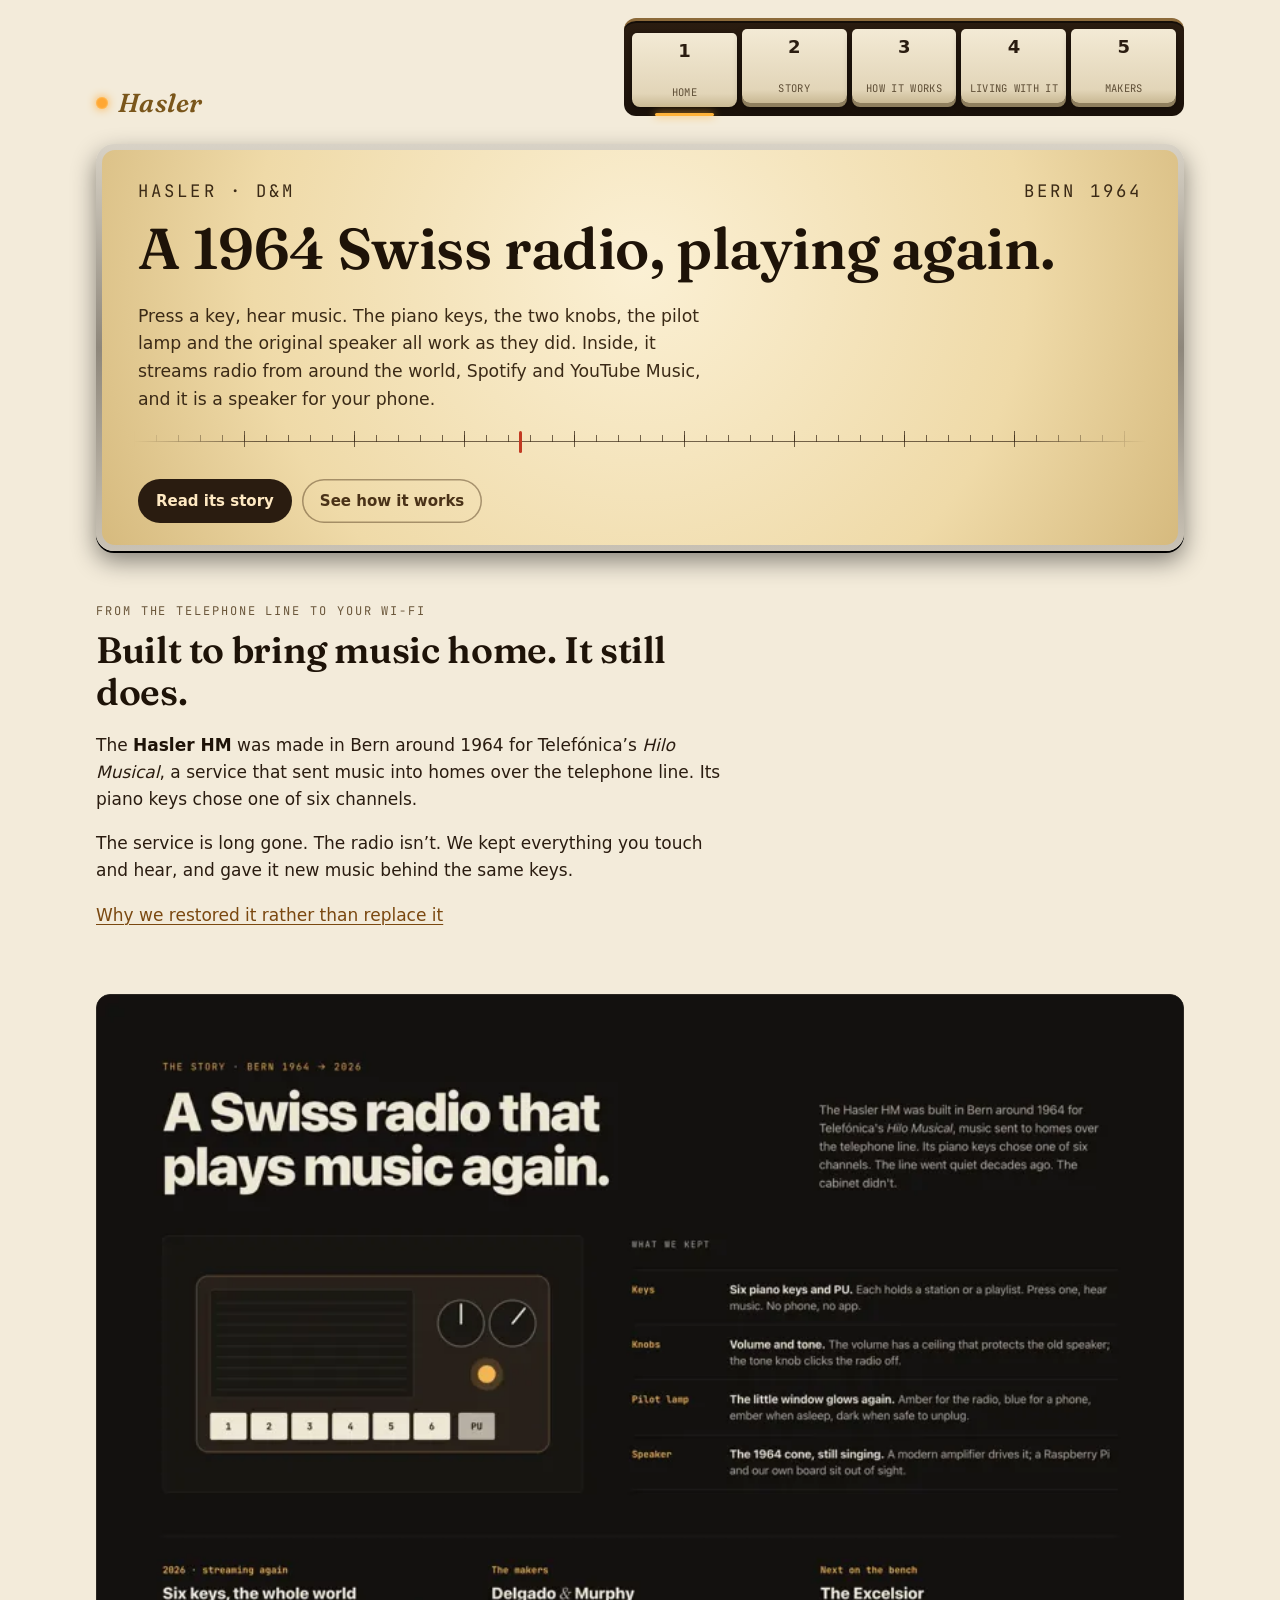
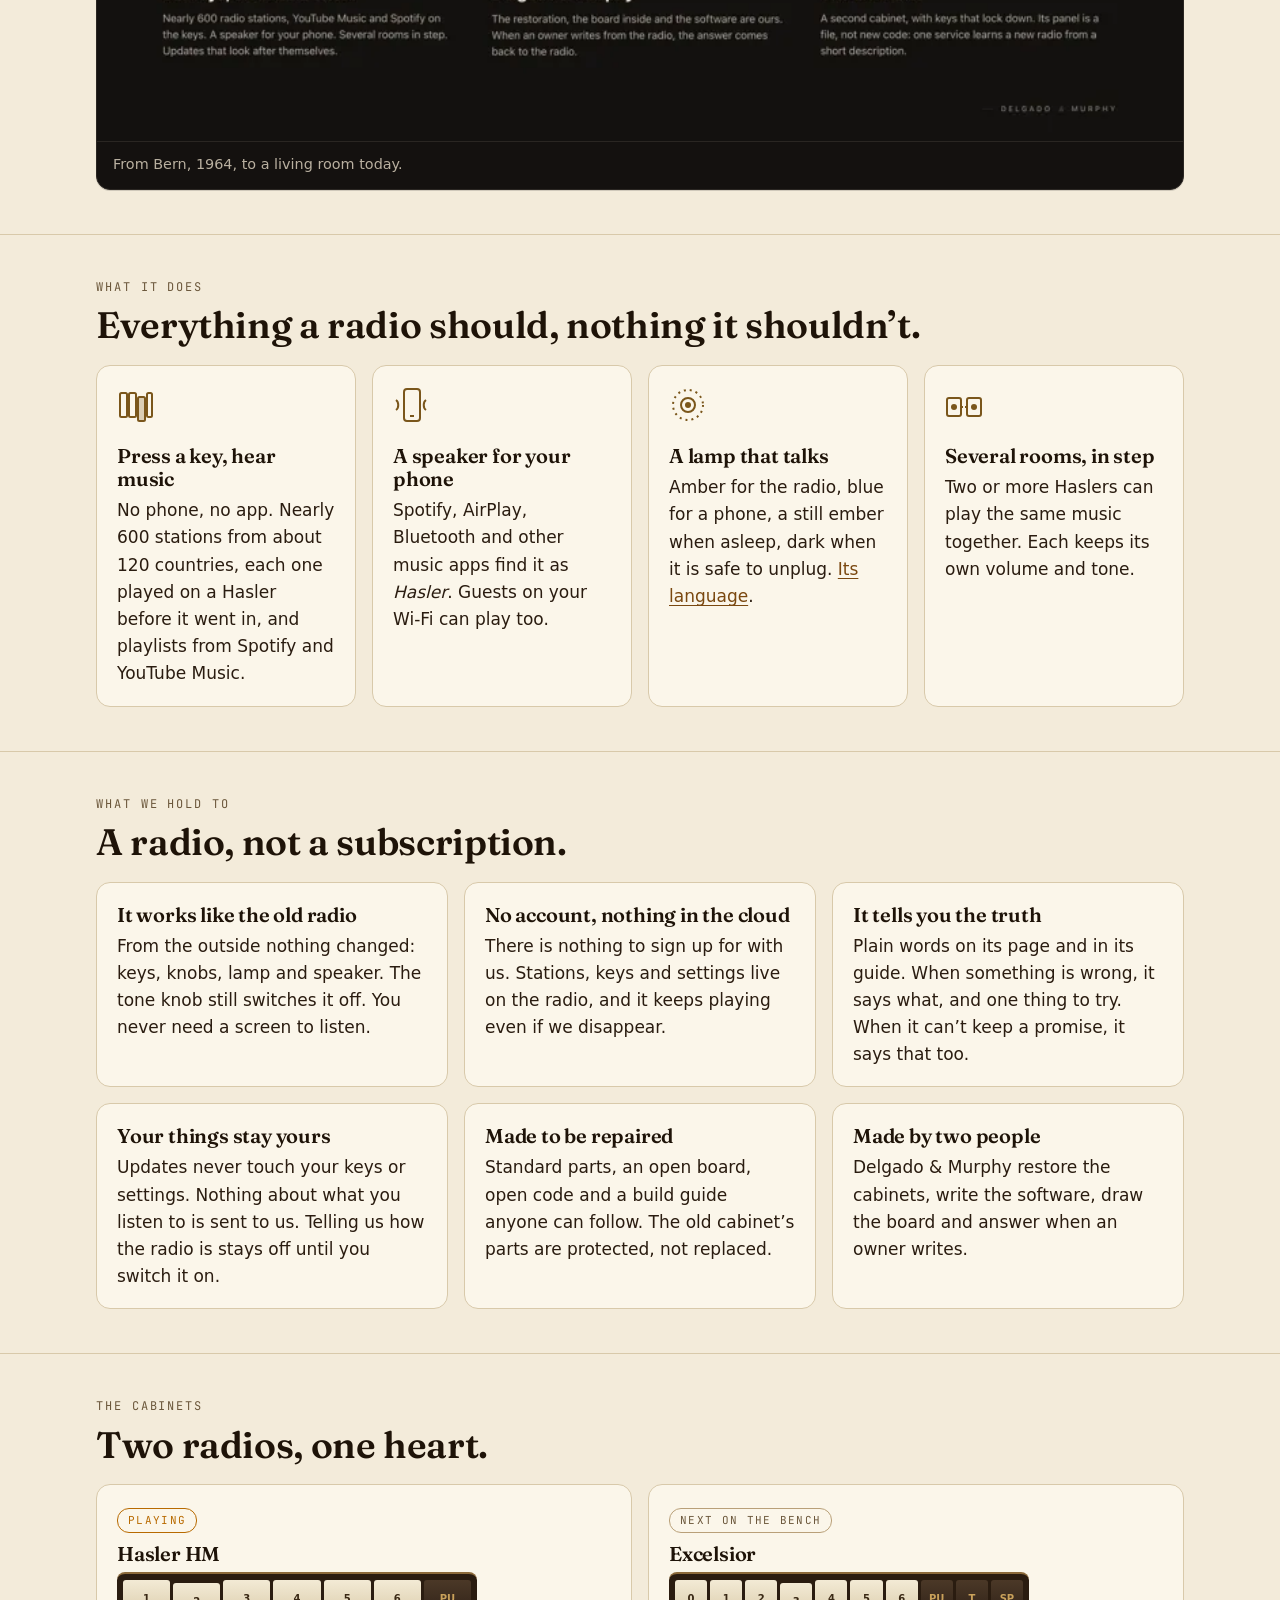
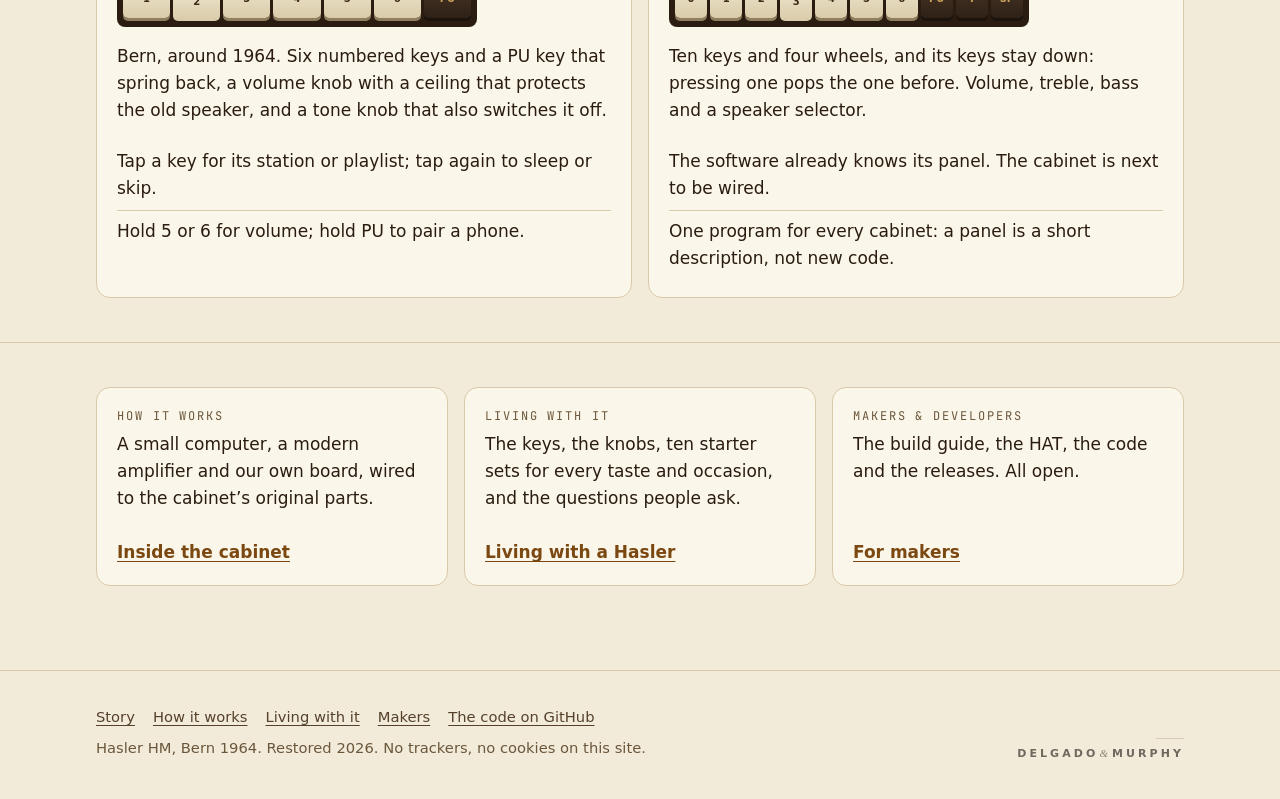
==== commit b35b3ab8: "Starter sets by taste and occasion: Turn the Dial and nine more Co-Authored-By: Claude Opus 5.5 <nor" ====
--- a/index.html
+++ b/index.html
@@ -151,7 +151,7 @@
       <h2 id="next-title" class="sr">Where to go next</h2>
       <div class="grid three">
         <div class="card link-card"><p class="label">How it works</p><p>A small computer, a modern amplifier and our own board, wired to the cabinet’s original parts.</p><a class="more" href="how-it-works.html">Inside the cabinet</a></div>
-        <div class="card link-card"><p class="label">Living with it</p><p>The keys, the knobs, ten starter sets for whoever is listening, and the questions people ask.</p><a class="more" href="living-with-it.html">Living with a Hasler</a></div>
+        <div class="card link-card"><p class="label">Living with it</p><p>The keys, the knobs, ten starter sets for every taste and occasion, and the questions people ask.</p><a class="more" href="living-with-it.html">Living with a Hasler</a></div>
         <div class="card link-card"><p class="label">Makers &amp; developers</p><p>The build guide, the HAT, the code and the releases. All open.</p><a class="more" href="makers.html">For makers</a></div>
       </div>
     </div>
